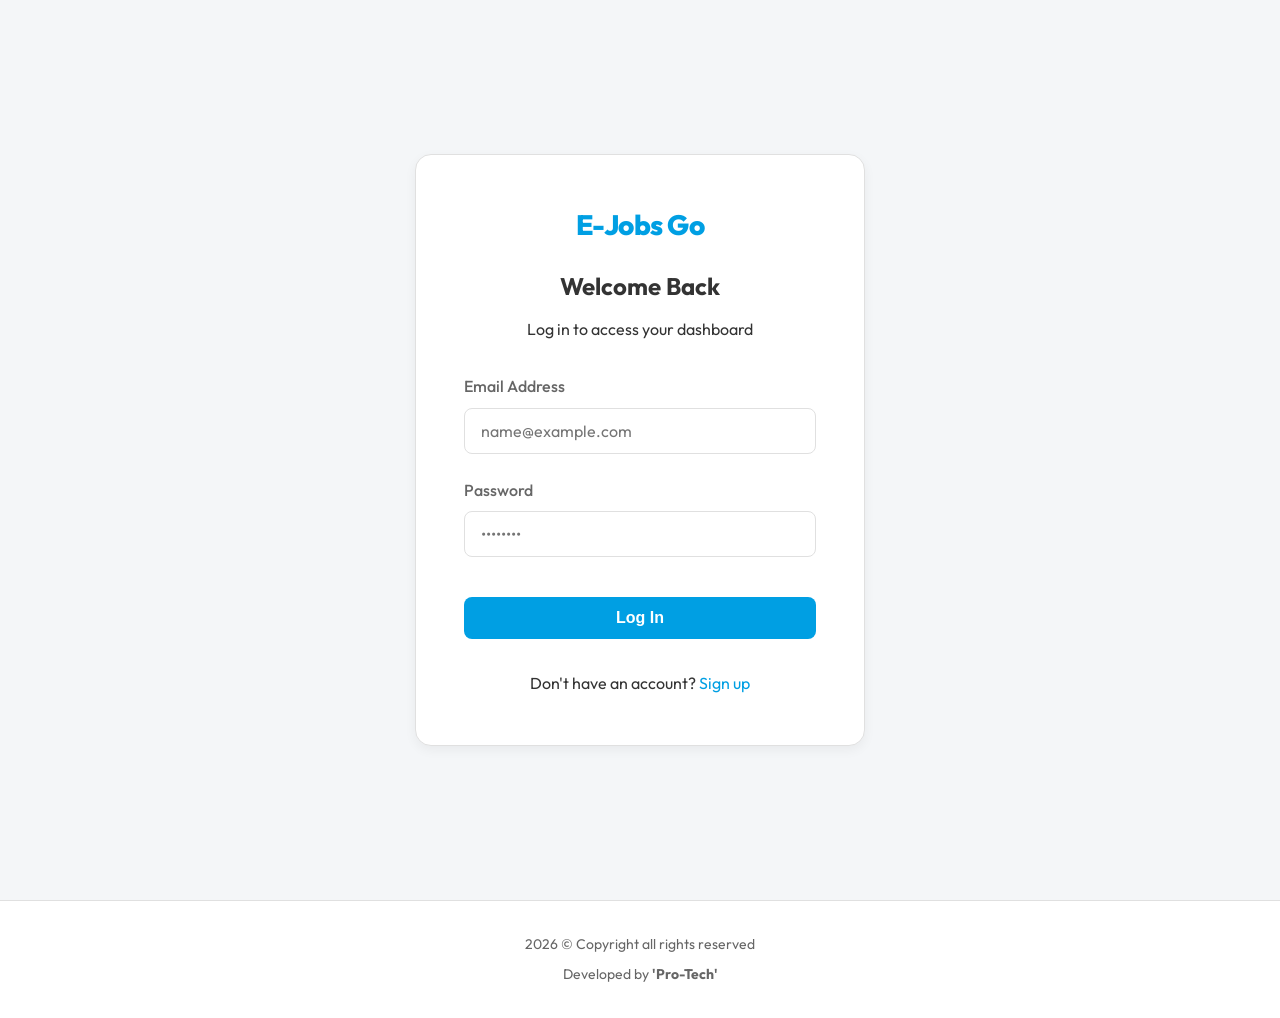
==== dashboard.html @ 3371cefb "Initial commit" ====
<!DOCTYPE html>
<html lang="en">
<head>
    <meta charset="UTF-8">
    <meta name="viewport" content="width=device-width, initial-scale=1.0">
    <title>Dashboard | E-Jobs Go</title>
    <link rel="stylesheet" href="assets/css/styles.css?v=4">
</head>
<body>
    <header>
        <div class="container nav-wrapper" style="max-width: 100%; padding: 0 2rem;">
            <nav>
                <div class="logo">
                    <span class="gradient-text">E-Jobs Go</span>
                </div>
                <div class="nav-links">
                    <span id="user-name" style="font-weight: 600; margin-right: 1rem;"></span>
                    <button id="logout-btn" class="btn btn-outline" style="padding: 0.5rem 1rem;">Logout</button>
                </div>
            </nav>
        </div>
    </header>

    <div class="dashboard-layout">
        <aside class="sidebar">
            <nav class="sidebar-nav" id="sidebar-nav">
                <!-- Navigation injected via JS based on role -->
            </nav>
        </aside>

        <main class="main-content">
            <div id="alert-msg" class="alert"></div>

            <div id="content-area">
                <!-- Content injected via JS based on active tab -->
                <div class="text-center" style="padding: 4rem;">
                    <h2 class="gradient-text">Loading Dashboard...</h2>
                </div>
            </div>
            
            <footer>
                <div class="container footer-content">
                    <p>2026 &copy; Copyright all rights reserved</p>
                    <p>Developed by <strong>'Pro-Tech'</strong></p>
                </div>
            </footer>
        </main>
    </div>

    <!-- Modals -->
    <div id="job-modal" style="display:none; position:fixed; top:0; left:0; width:100%; height:100%; background:rgba(0,0,0,0.5); z-index: 2000; align-items:center; justify-content:center;">
        <div class="card" style="width: 100%; max-width: 500px; position:relative; background: var(--bg-secondary);">
            <button onclick="document.getElementById('job-modal').style.display='none'" style="position:absolute; top:1rem; right:1rem; background:none; border:none; font-size:1.5rem; cursor:pointer; color:var(--text-primary);">&times;</button>
            <h2 id="modal-title" style="margin-bottom: 1.5rem;">Post a New Job</h2>
            <form id="job-form">
                <div class="form-group">
                    <label for="job-title">Job Title</label>
                    <input type="text" id="job-title" class="form-control" required placeholder="e.g. Need a math tutor">
                </div>
                <div class="form-group">
                    <label for="job-category">Category</label>
                    <select id="job-category" class="form-control" required>
                        <option value="">Select a category</option>
                        <option value="Tutoring">Tutoring</option>
                        <option value="Repairs">Repairs & Maintenance</option>
                        <option value="Deliveries">Deliveries</option>
                        <option value="Cleaning">Cleaning</option>
                        <option value="IT Support">IT Support</option>
                        <option value="Other">Other</option>
                    </select>
                </div>
                <div class="form-group">
                    <label for="job-budget">Budget ($)</label>
                    <input type="number" id="job-budget" class="form-control" placeholder="Optional">
                </div>
                <div class="form-group" style="display: flex; align-items: center; gap: 0.5rem;">
                    <input type="checkbox" id="job-remote" style="width: 1.25rem; height: 1.25rem;">
                    <label for="job-remote" style="margin: 0;">This job can be done remotely</label>
                </div>
                <div class="form-group">
                    <label for="job-desc">Description</label>
                    <textarea id="job-desc" class="form-control" rows="4" required placeholder="Describe what you need..."></textarea>
                </div>
                <button type="submit" class="btn btn-primary" style="width: 100%;">Post Job</button>
            </form>
        </div>
    </div>

    <script src="assets/js/main.js"></script>
    <script src="assets/js/dashboard.js"></script>
</body>
</html>
---- assets/css/styles.css ----
@import url('https://fonts.googleapis.com/css2?family=Outfit:wght@300;400;500;600;700;800&display=swap');

:root {
    /* Ownai-inspired Light Palette */
    --bg-primary: #f4f6f8; /* Light grey background */
    --bg-secondary: #ffffff; /* White cards */
    --text-primary: #333333;
    --text-secondary: #666666;
    
    /* Ownai Brand Colors */
    --accent-primary: #009fe3; /* Ownai Blue */
    --accent-secondary: #f5a623; /* Ownai Golden Yellow */
    --accent-primary-hover: #0088cc;
    
    /* UI Elements */
    --border-color: #e0e0e0;
    --card-shadow: 0 4px 12px rgba(0, 0, 0, 0.05);
    --hover-shadow: 0 8px 24px rgba(0, 0, 0, 0.1);
    
    /* Glassmorphism */
    --glass-bg: rgba(255, 255, 255, 0.95);
    --glass-border: rgba(224, 224, 224, 0.5);
    
    --transition-fast: 0.2s ease-in-out;
    --transition-normal: 0.3s ease-in-out;
}

* {
    margin: 0;
    padding: 0;
    box-sizing: border-box;
}

body {
    font-family: 'Outfit', sans-serif;
    background-color: var(--bg-primary);
    color: var(--text-primary);
    line-height: 1.6;
    display: flex;
    flex-direction: column;
    min-height: 100vh;
}

/* Base Elements */
a {
    text-decoration: none;
    color: var(--accent-primary);
    transition: color var(--transition-fast);
}

a:hover {
    color: var(--accent-primary-hover);
}

/* Typography */
h1, h2, h3, h4 {
    font-weight: 700;
    line-height: 1.2;
    margin-bottom: 1rem;
    color: var(--text-primary);
}

.gradient-text {
    color: var(--accent-primary); /* Removed gradient for a flatter, cleaner look */
}

/* Layout */
.container {
    width: 100%;
    max-width: 1200px;
    margin: 0 auto;
    padding: 0 1.5rem;
}

main {
    flex: 1; /* Push footer down */
}

/* Header & Navigation */
header {
    position: fixed;
    top: 0;
    left: 0;
    width: 100%;
    z-index: 1000;
    background: var(--glass-bg);
    border-bottom: 1px solid var(--border-color);
}

nav {
    display: flex;
    justify-content: space-between;
    align-items: center;
    height: 80px;
}

.logo {
    font-size: 1.75rem;
    font-weight: 800;
    letter-spacing: -0.5px;
    display: flex;
    align-items: center;
    gap: 0.5rem;
    color: var(--accent-primary);
}

.nav-links {
    display: flex;
    gap: 2rem;
    align-items: center;
}

.nav-links a {
    color: var(--text-primary);
    font-weight: 500;
    position: relative;
}

.nav-links a::after {
    content: '';
    position: absolute;
    bottom: -4px;
    left: 0;
    width: 0;
    height: 2px;
    background: var(--accent-primary);
    transition: width var(--transition-normal);
}

.nav-links a:hover::after, .nav-links a.active::after {
    width: 100%;
}

/* Buttons */
.btn {
    display: inline-flex;
    align-items: center;
    justify-content: center;
    padding: 0.75rem 1.5rem;
    border-radius: 0.5rem; /* Slightly squared like typical ecommerce */
    font-weight: 600;
    font-size: 1rem;
    cursor: pointer;
    transition: all var(--transition-fast);
    border: none;
    gap: 0.5rem;
}

.btn-primary {
    background: var(--accent-primary);
    color: white !important;
}

.btn-primary:hover {
    background: var(--accent-primary-hover);
    transform: translateY(-2px);
    box-shadow: 0 4px 12px rgba(0, 159, 227, 0.3);
}

.btn-outline {
    background: transparent;
    color: var(--accent-primary) !important;
    border: 2px solid var(--accent-primary);
}

.btn-outline:hover {
    background: var(--accent-primary);
    color: white !important;
}

/* Hero Section */
.hero {
    min-height: 80vh;
    display: flex;
    align-items: center;
    padding-top: 80px; /* Offset for header */
    background-color: var(--bg-secondary);
    position: relative;
    border-bottom: 1px solid var(--border-color);
}

.hero-content {
    max-width: 600px;
}

.hero h1 {
    font-size: clamp(2.5rem, 5vw, 4.5rem);
    margin-bottom: 1.5rem;
}

.hero p {
    font-size: 1.25rem;
    color: var(--text-secondary);
    margin-bottom: 2.5rem;
    max-width: 90%;
}

.hero-buttons {
    display: flex;
    gap: 1rem;
}

/* Auth Pages */
.auth-container {
    min-height: 100vh;
    display: flex;
    align-items: center;
    justify-content: center;
    padding: 2rem;
    background-color: var(--bg-primary);
}

.auth-card {
    background: var(--bg-secondary);
    padding: 3rem;
    border-radius: 1rem;
    box-shadow: var(--card-shadow);
    width: 100%;
    max-width: 450px;
    border: 1px solid var(--border-color);
}

/* Cards */
.card {
    background: var(--bg-secondary);
    border-radius: 1rem;
    padding: 2rem;
    border: 1px solid var(--border-color);
    box-shadow: var(--card-shadow);
    transition: all var(--transition-normal);
}

.card:hover {
    transform: translateY(-5px);
    box-shadow: var(--hover-shadow);
}

/* Forms */
.form-group {
    margin-bottom: 1.5rem;
}

.form-group label {
    display: block;
    margin-bottom: 0.5rem;
    font-weight: 500;
    color: var(--text-secondary);
}

.form-control {
    width: 100%;
    padding: 0.75rem 1rem;
    border: 1px solid var(--border-color);
    border-radius: 0.5rem;
    background: var(--bg-secondary);
    color: var(--text-primary);
    font-family: inherit;
    font-size: 1rem;
    transition: all var(--transition-fast);
}

.form-control:focus {
    outline: none;
    border-color: var(--accent-primary);
    box-shadow: 0 0 0 3px rgba(0, 159, 227, 0.1);
}

select.form-control {
    appearance: none;
    background-image: url("data:image/svg+xml;charset=UTF-8,%3csvg xmlns='http://www.w3.org/2000/svg' viewBox='0 0 24 24' fill='none' stroke='currentColor' stroke-width='2' stroke-linecap='round' stroke-linejoin='round'%3e%3cpolyline points='6 9 12 15 18 9'%3e%3c/polyline%3e%3c/svg%3e");
    background-repeat: no-repeat;
    background-position: right 1rem center;
    background-size: 1em;
}

/* Dashboard Specifics */
.dashboard-layout {
    display: flex;
    min-height: 100vh;
    width: 100%;
    flex: 1; /* allow growing */
}

.sidebar {
    background: var(--bg-secondary);
    border-right: 1px solid var(--border-color);
    padding: 2rem;
    padding-top: 100px; /* Offset for fixed header */
    height: 100vh;
    position: fixed;
    width: 250px;
    z-index: 100;
}

.sidebar-nav {
    display: flex;
    flex-direction: column;
    gap: 0.5rem;
}

.sidebar-nav a {
    padding: 0.75rem 1rem;
    border-radius: 0.5rem;
    color: var(--text-secondary);
    font-weight: 500;
    display: flex;
    align-items: center;
    gap: 0.75rem;
    transition: all var(--transition-fast);
}

.sidebar-nav a:hover, .sidebar-nav a.active {
    background: rgba(0, 159, 227, 0.1);
    color: var(--accent-primary);
    border-left: 4px solid var(--accent-primary);
}

.main-content {
    padding: 2rem;
    padding-top: 100px;
    margin-left: 250px; /* Space for sidebar */
    width: calc(100% - 250px);
    display: flex;
    flex-direction: column;
}

#content-area {
    flex: 1;
}

/* Utilities */
.text-center { text-align: center; }
.mt-2 { margin-top: 2rem; }
.mb-1 { margin-bottom: 1rem; }
.d-flex { display: flex; }
.justify-between { justify-content: space-between; }
.align-center { align-items: center; }

/* Alerts */
.alert {
    padding: 1rem 2rem;
    border-radius: 0.5rem;
    display: none;
    font-weight: 600;
    position: fixed;
    top: 20px;
    left: 50%;
    transform: translateX(-50%);
    z-index: 9999;
    box-shadow: var(--card-shadow);
    min-width: 300px;
    text-align: center;
}
.alert-success { background: #10b981; color: white; border: none; }
.alert-error { background: #ef4444; color: white; border: none; }

/* Jobs Grid */
.jobs-grid {
    display: grid;
    grid-template-columns: repeat(auto-fill, minmax(300px, 1fr));
    gap: 1.5rem;
    margin-top: 1.5rem;
    width: 100%;
}

.job-card {
    display: flex;
    flex-direction: column;
    min-width: 0;
}

.job-meta {
    display: flex;
    gap: 1rem;
    font-size: 0.875rem;
    color: var(--text-secondary);
    margin-bottom: 1rem;
}

.badge {
    padding: 0.25rem 0.75rem;
    border-radius: 9999px;
    font-size: 0.75rem;
    font-weight: 600;
    text-transform: uppercase;
}

.badge-open { background: rgba(0, 159, 227, 0.1); color: var(--accent-primary); }
.badge-assigned { background: rgba(245, 166, 35, 0.1); color: var(--accent-secondary); }
.badge-completed { background: rgba(16, 185, 129, 0.1); color: #10b981; }

/* Footer */
footer {
    background: var(--bg-secondary);
    border-top: 1px solid var(--border-color);
    padding: 2rem 0;
    margin-top: auto;
    text-align: center;
    color: var(--text-secondary);
    font-size: 0.875rem;
}

footer .footer-content {
    display: flex;
    flex-direction: column;
    align-items: center;
    gap: 0.5rem;
}

footer a {
    color: var(--accent-primary);
    font-weight: 600;
}

/* Responsive */
@media (max-width: 768px) {
    .nav-links { display: none; }
    .dashboard-layout { display: block; }
    .sidebar { display: none; }
    .main-content { margin-left: 0; width: 100%; }
}
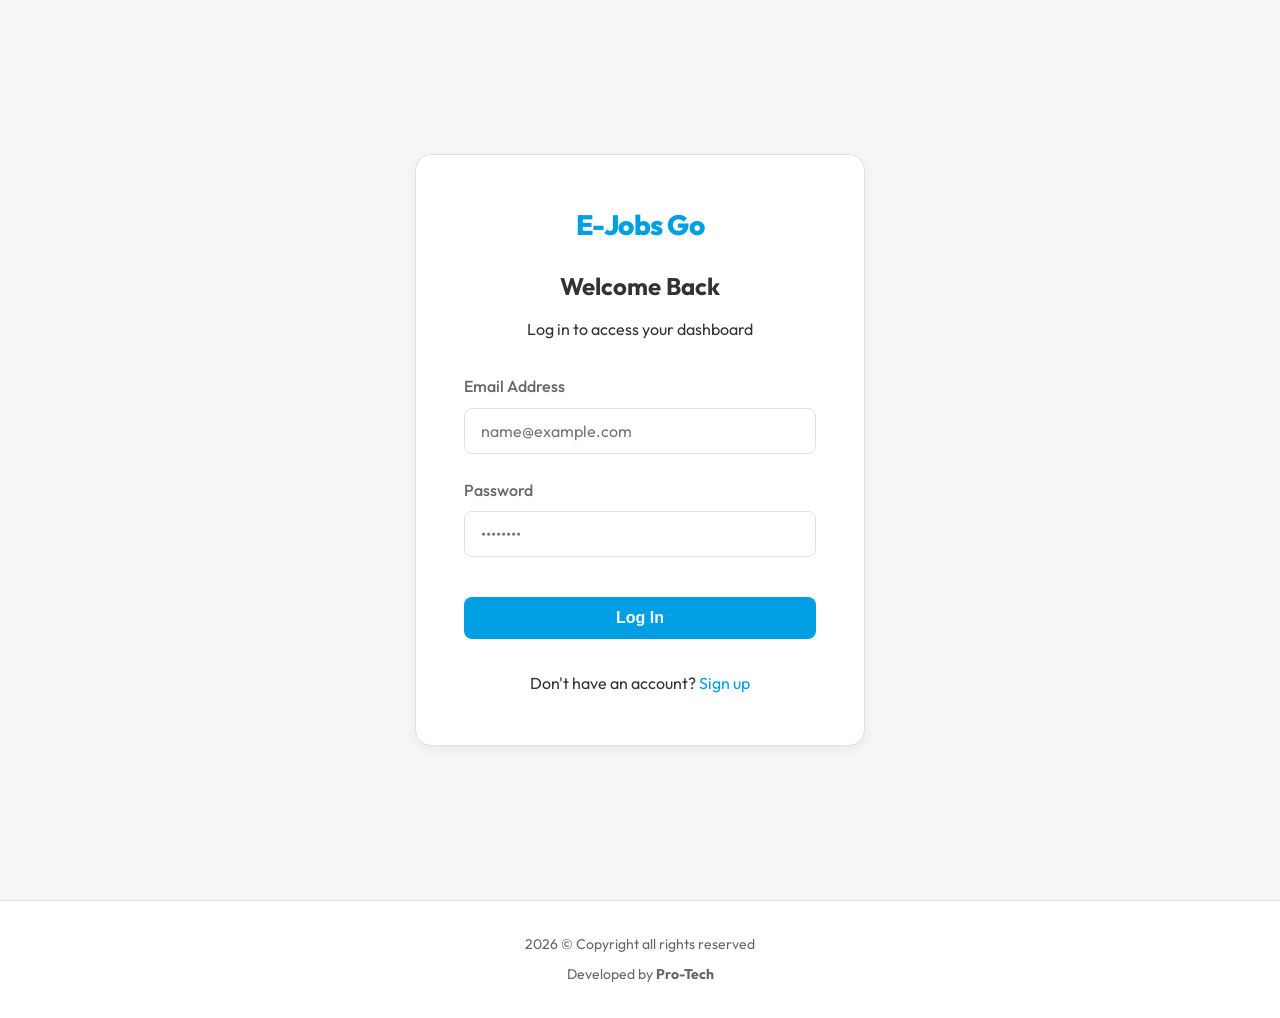
==== commit dbb63223: "Update dashboard.html" ====
--- a/dashboard.html
+++ b/dashboard.html
@@ -41,7 +41,7 @@
             <footer>
                 <div class="container footer-content">
                     <p>2026 &copy; Copyright all rights reserved</p>
-                    <p>Developed by <strong>'Pro-Tech'</strong></p>
+                    <p>Developed by <strong>Pro-Tech</strong></p>
                 </div>
             </footer>
         </main>
